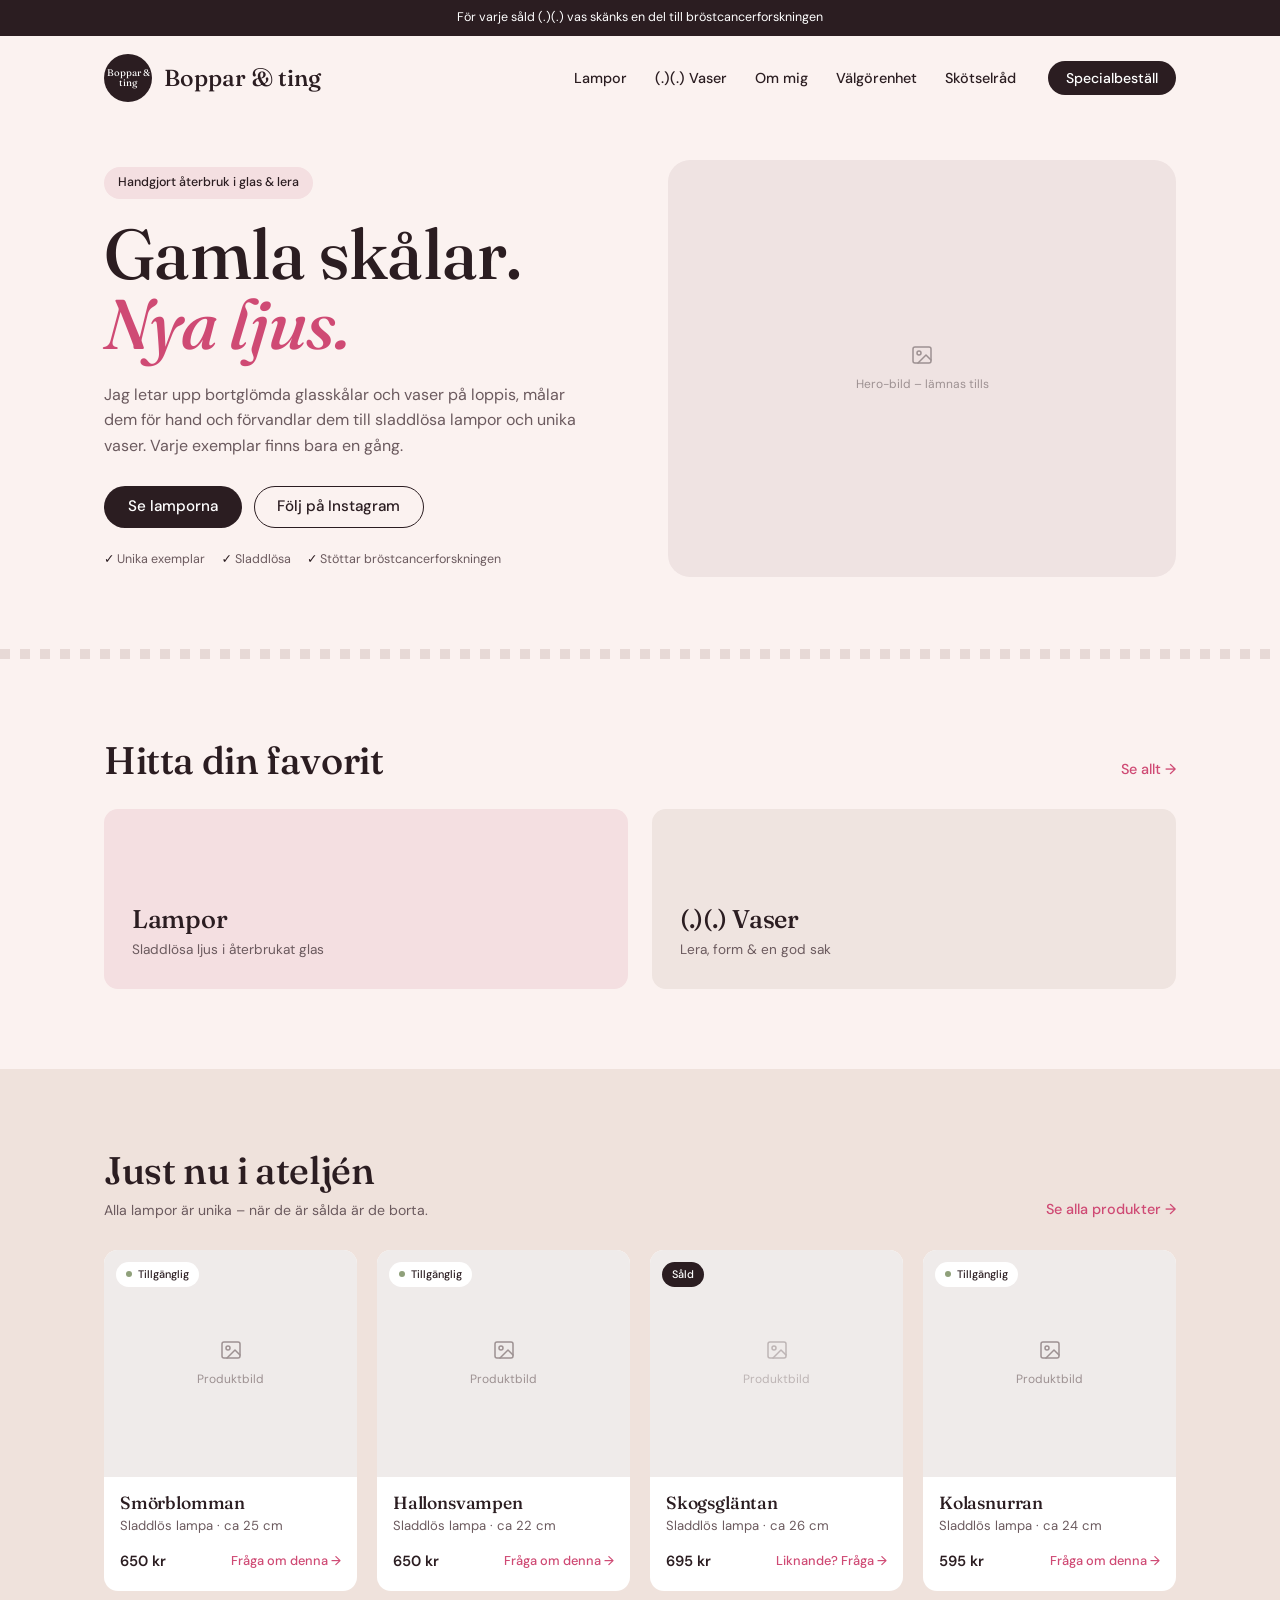
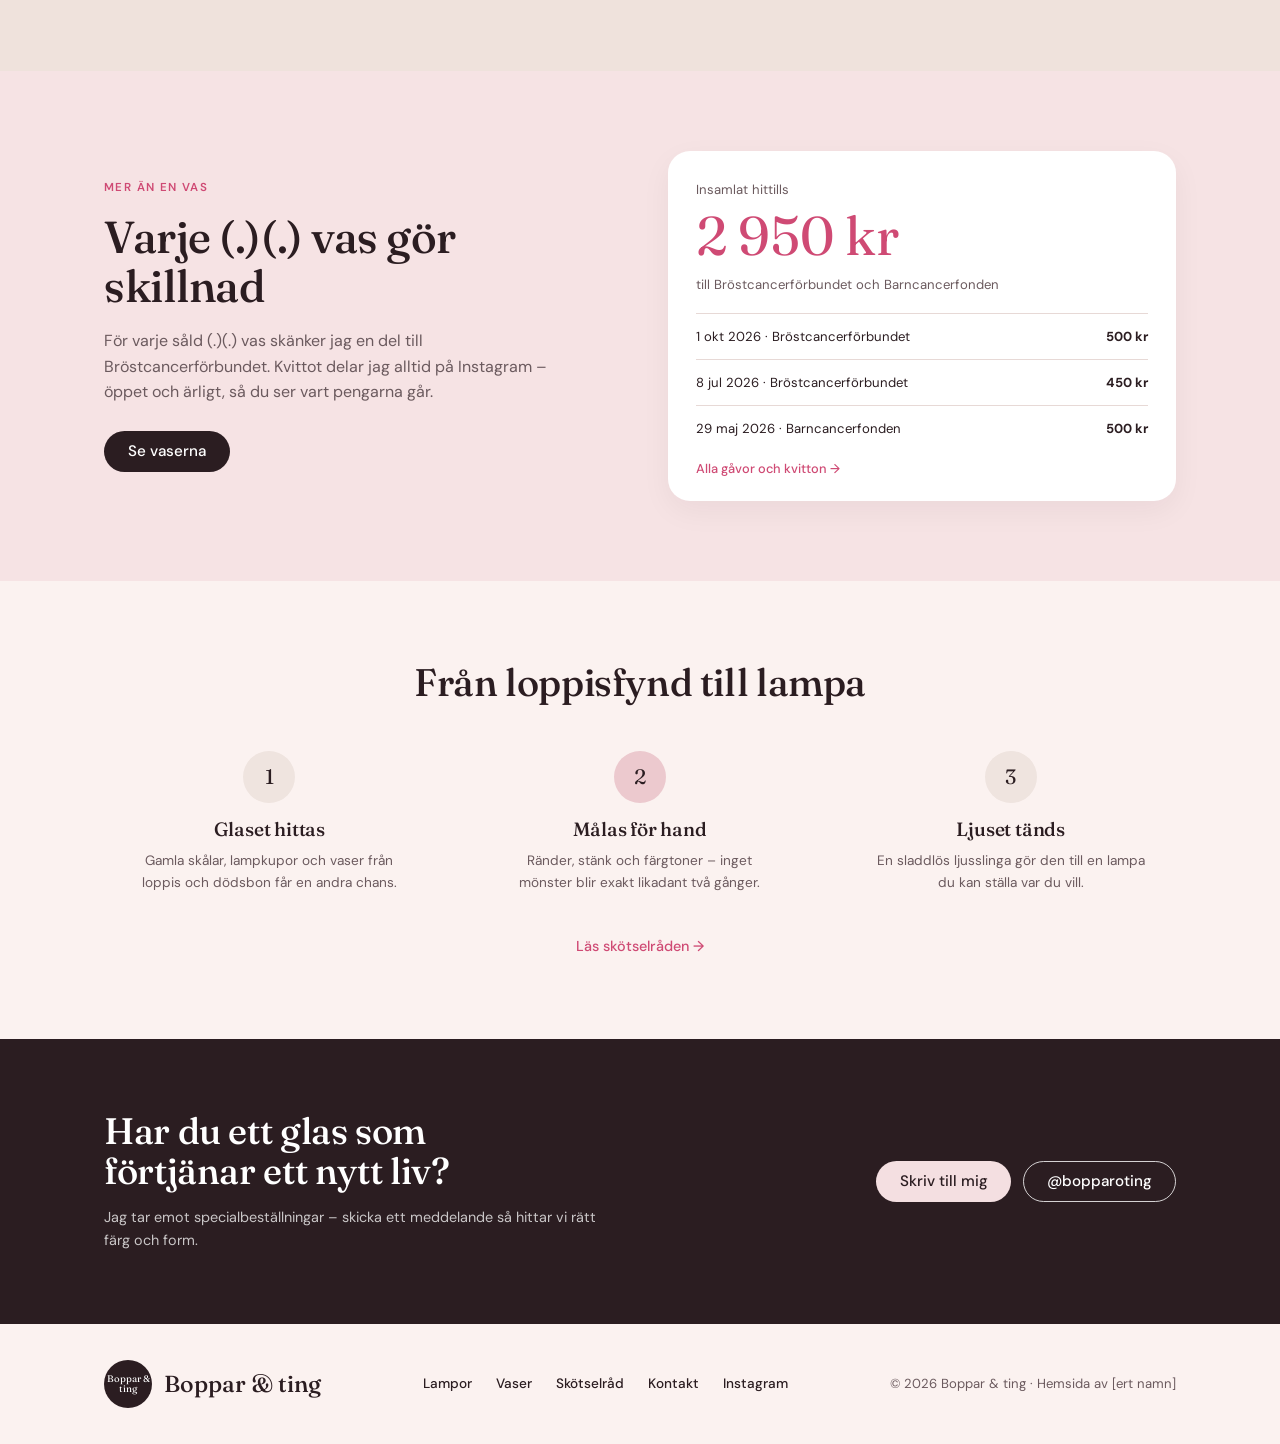
==== index.html @ 3d75c513 "Första versionen av hemsidan" ====
<!DOCTYPE html>
<html lang="sv">
<head>
  <meta charset="UTF-8" />
  <meta name="viewport" content="width=device-width, initial-scale=1" />
  <title>Boppar &amp; ting – Handgjort återbruk i glas &amp; lera</title>
  <meta name="description" content="Sladdlösa lampor och unika vaser av återbrukade glasskålar från loppis. För varje såld (.)(.) vas skänks en del till Bröstcancerförbundet." />
  <link rel="preconnect" href="https://fonts.googleapis.com" />
  <link rel="preconnect" href="https://fonts.gstatic.com" crossorigin />
  <link href="https://fonts.googleapis.com/css2?family=DM+Sans:opsz,wght@9..40,400;9..40,500;9..40,600&family=Fraunces:ital,opsz,wght@0,9..144,400;0,9..144,500;1,9..144,400;1,9..144,500&display=swap" rel="stylesheet" />
  <link rel="stylesheet" href="styles.css" />
</head>
<body>

  <!-- Topbanner -->
  <div class="topbar">
    För varje såld (.)(.) vas skänks en del till bröstcancerforskningen
  </div>

  <!-- Header -->
  <header class="site-header">
    <div class="container header-inner">
      <a href="#top" class="brand" aria-label="Boppar &amp; ting – till startsidan">
        <span class="brand-mark" aria-hidden="true">Boppar &amp;<br />ting</span>
        <span class="brand-name">Boppar &amp; ting</span>
      </a>

      <button class="nav-toggle" aria-expanded="false" aria-controls="main-nav" aria-label="Öppna meny">
        <span></span><span></span><span></span>
      </button>

      <nav id="main-nav" class="main-nav" aria-label="Huvudmeny">
        <ul>
          <li><a href="lampor.html">Lampor</a></li>
          <li><a href="vaser.html">(.)(.) Vaser</a></li>
          <li><a href="om-mig.html">Om mig</a></li>
          <li><a href="valgorenhet.html">Välgörenhet</a></li>
          <li><a href="skotselrad.html">Skötselråd</a></li>
        </ul>
        <a href="specialbestallning.html" class="btn btn-dark btn-sm">Specialbeställ</a>
      </nav>
    </div>
  </header>

  <main id="top">

    <!-- Hero -->
    <section class="hero">
      <div class="container hero-inner">
        <div class="hero-text">
          <span class="tag">Handgjort återbruk i glas &amp; lera</span>
          <h1 class="hero-title">
            Gamla skålar.<br />
            <em>Nya ljus.</em>
          </h1>
          <p class="lead">
            Jag letar upp bortglömda glasskålar och vaser på loppis, målar dem för hand
            och förvandlar dem till sladdlösa lampor och unika vaser. Varje exemplar finns
            bara en gång.
          </p>
          <div class="btn-row">
            <a href="lampor.html" class="btn btn-dark">Se lamporna</a>
            <a href="https://www.instagram.com/bopparoting" class="btn btn-outline" target="_blank" rel="noopener">Följ på Instagram</a>
          </div>
          <ul class="checks">
            <li>Unika exemplar</li>
            <li>Sladdlösa</li>
            <li>Stöttar bröstcancerforskningen</li>
          </ul>
        </div>

        <div class="hero-media placeholder">
          <!-- Byt till: <img src="img/hero.jpg" alt="..." /> -->
          <svg class="ph-icon" viewBox="0 0 24 24" aria-hidden="true"><rect x="3" y="4" width="18" height="16" rx="2"/><circle cx="9" cy="10" r="2"/><path d="m21 17-5-5-8 8"/></svg>
          <span>Hero-bild – lämnas tills</span>
        </div>
      </div>
    </section>

    <div class="divider" aria-hidden="true"></div>

    <!-- Kategorier -->
    <section class="section categories">
      <div class="container">
        <div class="section-head">
          <h2>Hitta din favorit</h2>
          <a href="produkter.html" class="link-arrow">Se allt</a>
        </div>
        <div class="category-grid">
          <a href="lampor.html" class="category-card category-card--pink">
            <h3>Lampor</h3>
            <p>Sladdlösa ljus i återbrukat glas</p>
          </a>
          <a href="vaser.html" class="category-card category-card--sand">
            <h3>(.)(.) Vaser</h3>
            <p>Lera, form &amp; en god sak</p>
          </a>
        </div>
      </div>
    </section>

    <!-- Produkter -->
    <section class="section section--sand" id="produkter">
      <div class="container">
        <div class="section-head">
          <div>
            <h2>Just nu i ateljén</h2>
            <p class="muted">Alla lampor är unika – när de är sålda är de borta.</p>
          </div>
          <a href="produkter.html" class="link-arrow">Se alla produkter</a>
        </div>

        <div class="product-grid">
          <article class="product">
            <div class="product-media placeholder">
              <span class="badge"><i class="dot"></i>Tillgänglig</span>
              <svg class="ph-icon" viewBox="0 0 24 24" aria-hidden="true"><rect x="3" y="4" width="18" height="16" rx="2"/><circle cx="9" cy="10" r="2"/><path d="m21 17-5-5-8 8"/></svg>
              <span>Produktbild</span>
            </div>
            <div class="product-body">
              <h3><a class="card-link" href="produkt.html?id=smorblomman">Smörblomman</a></h3>
              <p class="muted small">Sladdlös lampa · ca 25 cm</p>
              <div class="product-foot">
                <span class="price">650 kr</span>
                <a class="link-arrow small" href="produkt.html?id=smorblomman">Fråga om denna</a>
              </div>
            </div>
          </article>

          <article class="product">
            <div class="product-media placeholder">
              <span class="badge"><i class="dot"></i>Tillgänglig</span>
              <svg class="ph-icon" viewBox="0 0 24 24" aria-hidden="true"><rect x="3" y="4" width="18" height="16" rx="2"/><circle cx="9" cy="10" r="2"/><path d="m21 17-5-5-8 8"/></svg>
              <span>Produktbild</span>
            </div>
            <div class="product-body">
              <h3><a class="card-link" href="produkt.html?id=hallonsvampen">Hallonsvampen</a></h3>
              <p class="muted small">Sladdlös lampa · ca 22 cm</p>
              <div class="product-foot">
                <span class="price">650 kr</span>
                <a class="link-arrow small" href="produkt.html?id=hallonsvampen">Fråga om denna</a>
              </div>
            </div>
          </article>

          <article class="product is-sold">
            <div class="product-media placeholder">
              <span class="badge badge--sold">Såld</span>
              <svg class="ph-icon" viewBox="0 0 24 24" aria-hidden="true"><rect x="3" y="4" width="18" height="16" rx="2"/><circle cx="9" cy="10" r="2"/><path d="m21 17-5-5-8 8"/></svg>
              <span>Produktbild</span>
            </div>
            <div class="product-body">
              <h3><a class="card-link" href="produkt.html?id=skogsglantan">Skogsgläntan</a></h3>
              <p class="muted small">Sladdlös lampa · ca 26 cm</p>
              <div class="product-foot">
                <span class="price">695 kr</span>
                <a class="link-arrow small" href="specialbestallning.html">Liknande? Fråga</a>
              </div>
            </div>
          </article>

          <article class="product">
            <div class="product-media placeholder">
              <span class="badge"><i class="dot"></i>Tillgänglig</span>
              <svg class="ph-icon" viewBox="0 0 24 24" aria-hidden="true"><rect x="3" y="4" width="18" height="16" rx="2"/><circle cx="9" cy="10" r="2"/><path d="m21 17-5-5-8 8"/></svg>
              <span>Produktbild</span>
            </div>
            <div class="product-body">
              <h3><a class="card-link" href="produkt.html?id=kolasnurran">Kolasnurran</a></h3>
              <p class="muted small">Sladdlös lampa · ca 24 cm</p>
              <div class="product-foot">
                <span class="price">595 kr</span>
                <a class="link-arrow small" href="produkt.html?id=kolasnurran">Fråga om denna</a>
              </div>
            </div>
          </article>
        </div>
      </div>
    </section>

    <!-- Välgörenhet -->
    <section class="section section--pink">
      <div class="container charity">
        <div class="charity-text">
          <span class="eyebrow">Mer än en vas</span>
          <h2 class="h2-lg">Varje (.)(.) vas gör skillnad</h2>
          <p>
            För varje såld (.)(.) vas skänker jag en del till Bröstcancerförbundet.
            Kvittot delar jag alltid på Instagram – öppet och ärligt, så du ser vart
            pengarna går.
          </p>
          <a href="vaser.html" class="btn btn-dark">Se vaserna</a>
        </div>

        <div class="donation-card">
          <p class="small muted">Insamlat hittills</p>
          <p class="donation-total" data-donation-total>12 450 kr</p>
          <p class="small muted">till Bröstcancerförbundet och Barncancerfonden</p>
          <ul class="donation-list" data-donation-latest="3"></ul>
          <a href="valgorenhet.html" class="link-arrow small" style="display:inline-block;margin-top:8px">Alla gåvor och kvitton</a>
        </div>
      </div>
    </section>

    <!-- Process -->
    <section class="section process">
      <div class="container">
        <h2 class="center">Från loppisfynd till lampa</h2>
        <ol class="steps">
          <li class="step">
            <span class="step-num">1</span>
            <h3>Glaset hittas</h3>
            <p>Gamla skålar, lampkupor och vaser från loppis och dödsbon får en andra chans.</p>
          </li>
          <li class="step">
            <span class="step-num step-num--pink">2</span>
            <h3>Målas för hand</h3>
            <p>Ränder, stänk och färgtoner – inget mönster blir exakt likadant två gånger.</p>
          </li>
          <li class="step">
            <span class="step-num">3</span>
            <h3>Ljuset tänds</h3>
            <p>En sladdlös ljusslinga gör den till en lampa du kan ställa var du vill.</p>
          </li>
        </ol>
        <p class="center"><a href="skotselrad.html" class="link-arrow">Läs skötselråden</a></p>
      </div>
    </section>

    <!-- CTA -->
    <section class="cta" id="kontakt">
      <div class="container cta-inner">
        <div>
          <h2>Har du ett glas som förtjänar ett nytt liv?</h2>
          <p>Jag tar emot specialbeställningar – skicka ett meddelande så hittar vi rätt färg och form.</p>
        </div>
        <div class="btn-row">
          <a href="specialbestallning.html" class="btn btn-light">Skriv till mig</a>
          <a href="https://www.instagram.com/bopparoting" class="btn btn-outline-light" target="_blank" rel="noopener">@bopparoting</a>
        </div>
      </div>
    </section>
  </main>

  <!-- Footer -->
  <footer class="site-footer">
    <div class="container footer-inner">
      <a href="#top" class="brand">
        <span class="brand-mark" aria-hidden="true">Boppar &amp;<br />ting</span>
        <span class="brand-name">Boppar &amp; ting</span>
      </a>
      <nav aria-label="Sidfot">
        <ul class="footer-links">
          <li><a href="lampor.html">Lampor</a></li>
          <li><a href="vaser.html">Vaser</a></li>
          <li><a href="skotselrad.html">Skötselråd</a></li>
          <li><a href="#kontakt">Kontakt</a></li>
          <li><a href="https://www.instagram.com/bopparoting" target="_blank" rel="noopener">Instagram</a></li>
        </ul>
      </nav>
      <p class="small muted">© <span id="year">2026</span> Boppar &amp; ting · Hemsida av [ert namn]</p>
    </div>
  </footer>

  <script src="config.js"></script>
  <script src="donations.js"></script>
  <script src="main.js"></script>
</body>
</html>
---- styles.css ----
/* ==========================================================
   Boppar & ting – styles
   ========================================================== */

:root {
  --bg: #fbf2f0;
  --ink: #2b1d21;
  --ink-soft: #6b5a5e;
  --pink: #cf4a74;
  --pink-card: #f4dfe1;
  --pink-section: #f6e3e4;
  --sand: #efe2dc;
  --sand-card: #efe4e0;
  --step: #efe4df;
  --step-pink: #ecc9ce;
  --white: #ffffff;
  --placeholder: #efebea;
  --line: #e7d9d6;

  --serif: "Fraunces", Georgia, "Times New Roman", serif;
  --sans: "DM Sans", system-ui, -apple-system, "Segoe UI", sans-serif;

  --radius-lg: 22px;
  --radius: 14px;
  --container: 1120px;
}

*,
*::before,
*::after { box-sizing: border-box; }

html { scroll-behavior: smooth; }

body {
  margin: 0;
  background: var(--bg);
  color: var(--ink);
  font-family: var(--sans);
  font-size: 16px;
  line-height: 1.6;
  -webkit-font-smoothing: antialiased;
}

img { max-width: 100%; display: block; }
a { color: inherit; }

h1, h2, h3 {
  font-family: var(--serif);
  font-weight: 500;
  line-height: 1.1;
  margin: 0;
  letter-spacing: -0.01em;
}
h2 { font-size: clamp(1.8rem, 3vw, 2.4rem); }
h3 { font-size: 1.25rem; }
p { margin: 0; }

.container {
  width: 100%;
  max-width: var(--container);
  margin: 0 auto;
  padding: 0 24px;
}

.muted { color: var(--ink-soft); }
.small { font-size: 0.82rem; }
.center { text-align: center; }

/* ---------- Buttons ---------- */
.btn {
  display: inline-flex;
  align-items: center;
  justify-content: center;
  gap: 0.4em;
  padding: 0.8em 1.5em;
  border-radius: 999px;
  border: 1.5px solid transparent;
  font: 500 0.95rem/1 var(--sans);
  text-decoration: none;
  cursor: pointer;
  transition: transform .15s ease, background-color .15s ease, color .15s ease, border-color .15s ease;
}
.btn:hover { transform: translateY(-1px); }
.btn-sm { padding: 0.65em 1.2em; font-size: 0.88rem; }

.btn-dark { background: var(--ink); color: var(--white); }
.btn-dark:hover { background: #45313a; }

.btn-outline { border-color: var(--ink); color: var(--ink); background: transparent; }
.btn-outline:hover { background: var(--ink); color: var(--white); }

.btn-light { background: var(--pink-card); color: var(--ink); }
.btn-light:hover { background: var(--white); }

.btn-outline-light { border-color: rgba(255,255,255,.8); color: var(--white); }
.btn-outline-light:hover { background: var(--white); color: var(--ink); }

.btn-row { display: flex; flex-wrap: wrap; gap: 12px; }

.link-arrow {
  color: var(--pink);
  font-weight: 500;
  font-size: 0.9rem;
  text-decoration: none;
  white-space: nowrap;
}
.link-arrow::after { content: " →"; transition: margin .15s ease; }
.link-arrow:hover::after { margin-left: 4px; }
.link-arrow.small { font-size: 0.8rem; }

/* ---------- Topbar ---------- */
.topbar {
  background: var(--ink);
  color: var(--white);
  text-align: center;
  font-size: 0.78rem;
  padding: 8px 16px;
}

/* ---------- Header ---------- */
.site-header {
  position: sticky;
  top: 0;
  z-index: 50;
  background: color-mix(in srgb, var(--bg) 92%, transparent);
  backdrop-filter: blur(8px);
}
.header-inner {
  display: flex;
  align-items: center;
  justify-content: space-between;
  height: 84px;
}

.brand {
  display: inline-flex;
  align-items: center;
  gap: 12px;
  text-decoration: none;
}
.brand-mark {
  width: 48px;
  height: 48px;
  border-radius: 50%;
  background: var(--ink);
  color: var(--white);
  display: grid;
  place-items: center;
  text-align: center;
  font-family: var(--serif);
  font-size: 0.6rem;
  line-height: 1.05;
}
.brand-name {
  font-family: var(--serif);
  font-size: 1.45rem;
  font-weight: 500;
}

.main-nav { display: flex; align-items: center; gap: 32px; }
.main-nav ul {
  list-style: none;
  display: flex;
  gap: 28px;
  margin: 0;
  padding: 0;
}
.main-nav ul a {
  text-decoration: none;
  font-size: 0.9rem;
  font-weight: 500;
  position: relative;
}
.main-nav ul a::after {
  content: "";
  position: absolute;
  left: 0; right: 0; bottom: -4px;
  height: 1.5px;
  background: var(--pink);
  transform: scaleX(0);
  transition: transform .2s ease;
}
.main-nav ul a:hover::after { transform: scaleX(1); }

.nav-toggle {
  display: none;
  background: none;
  border: 0;
  width: 44px; height: 44px;
  padding: 10px;
  cursor: pointer;
}
.nav-toggle span {
  display: block;
  height: 2px;
  background: var(--ink);
  margin: 5px 0;
  transition: transform .2s ease, opacity .2s ease;
}
.nav-toggle[aria-expanded="true"] span:nth-child(1) { transform: translateY(7px) rotate(45deg); }
.nav-toggle[aria-expanded="true"] span:nth-child(2) { opacity: 0; }
.nav-toggle[aria-expanded="true"] span:nth-child(3) { transform: translateY(-7px) rotate(-45deg); }

/* ---------- Hero ---------- */
.hero { padding: 40px 0 72px; }
.hero-inner {
  display: grid;
  grid-template-columns: 1fr 1fr;
  gap: 56px;
  align-items: center;
}
.tag {
  display: inline-block;
  background: var(--pink-card);
  font-size: 0.78rem;
  font-weight: 500;
  padding: 6px 14px;
  border-radius: 999px;
  margin-bottom: 20px;
}
.hero-title {
  font-size: clamp(2.8rem, 6vw, 4.4rem);
  line-height: 1;
  margin-bottom: 22px;
}
.hero-title em { color: var(--pink); font-style: italic; }
.lead { color: var(--ink-soft); max-width: 44ch; margin-bottom: 28px; }

.checks {
  list-style: none;
  padding: 0;
  margin: 22px 0 0;
  display: flex;
  flex-wrap: wrap;
  gap: 6px 16px;
  font-size: 0.78rem;
  color: var(--ink-soft);
}
.checks li::before { content: "✓ "; color: var(--ink); }

/* ---------- Placeholders ---------- */
.placeholder {
  background: var(--placeholder);
  color: #9d9192;
  display: flex;
  flex-direction: column;
  align-items: center;
  justify-content: center;
  gap: 8px;
  font-size: 0.75rem;
  position: relative;
  overflow: hidden;
}
.placeholder img { position: absolute; inset: 0; width: 100%; height: 100%; object-fit: cover; }
.ph-icon {
  width: 24px; height: 24px;
  fill: none;
  stroke: currentColor;
  stroke-width: 1.5;
  stroke-linecap: round;
  stroke-linejoin: round;
}

.hero-media {
  background: #efe3e2;
  border-radius: var(--radius-lg);
  aspect-ratio: 1 / 0.82;
}

/* ---------- Divider (fyrkantsbård) ---------- */
.divider {
  height: 10px;
  background-image: linear-gradient(90deg, var(--line) 0 10px, transparent 10px 20px);
  background-size: 20px 10px;
  background-repeat: repeat-x;
}

/* ---------- Sections ---------- */
.section { padding: 80px 0; }
.section--sand { background: var(--sand); }
.section--pink { background: var(--pink-section); }

.section-head {
  display: flex;
  justify-content: space-between;
  align-items: flex-end;
  gap: 16px;
  margin-bottom: 28px;
}
.section-head p { margin-top: 8px; font-size: 0.88rem; }

/* ---------- Categories ---------- */
.category-grid {
  display: grid;
  grid-template-columns: 1fr 1fr;
  gap: 24px;
}
.category-card {
  min-height: 180px;
  border-radius: var(--radius);
  padding: 28px;
  display: flex;
  flex-direction: column;
  justify-content: flex-end;
  text-decoration: none;
  transition: transform .2s ease, box-shadow .2s ease;
}
.category-card:hover { transform: translateY(-3px); box-shadow: 0 12px 28px rgba(43,29,33,.08); }
.category-card h3 { font-size: 1.6rem; margin-bottom: 6px; }
.category-card p { font-size: 0.85rem; color: var(--ink-soft); }
.category-card--pink { background: var(--pink-card); }
.category-card--sand { background: var(--sand-card); }

/* ---------- Products ---------- */
.product-grid {
  display: grid;
  grid-template-columns: repeat(4, 1fr);
  gap: 20px;
}
.product {
  background: var(--white);
  border-radius: var(--radius);
  overflow: hidden;
  display: flex;
  flex-direction: column;
  transition: transform .2s ease, box-shadow .2s ease;
}
.product:hover { transform: translateY(-3px); box-shadow: 0 12px 28px rgba(43,29,33,.08); }
/* Hela kortet klickbart: titellänken sträcks ut över kortet */
.product { position: relative; }
.product:has(.card-link) { cursor: pointer; }
.card-link { color: inherit; text-decoration: none; }
.card-link::after { content: ""; position: absolute; inset: 0; z-index: 1; }
.card-link:focus-visible { outline: none; }
.product:has(.card-link:focus-visible) { outline: 2px solid currentColor; outline-offset: 3px; }
.product .product-foot a { position: relative; z-index: 2; }
.product-media { aspect-ratio: 1 / 0.9; }
.product.is-sold .product-media > :not(.badge) { opacity: .6; }

.badge {
  position: absolute;
  top: 12px; left: 12px;
  background: var(--white);
  color: var(--ink);
  font-size: 0.68rem;
  font-weight: 500;
  padding: 4px 10px;
  border-radius: 999px;
  display: inline-flex;
  align-items: center;
  gap: 6px;
}
.badge .dot {
  width: 6px; height: 6px;
  border-radius: 50%;
  background: #8fa07a;
}
.badge--sold { background: var(--ink); color: var(--white); }

.product-body { padding: 16px 16px 18px; display: flex; flex-direction: column; flex: 1; }
.product-body h3 { font-size: 1.1rem; margin-bottom: 2px; }
.product-foot {
  margin-top: auto;
  padding-top: 14px;
  display: flex;
  justify-content: space-between;
  align-items: center;
  gap: 8px;
}
.price { font-weight: 600; font-size: 0.92rem; }

/* ---------- Charity ---------- */
.charity {
  display: grid;
  grid-template-columns: 1fr 1fr;
  gap: 56px;
  align-items: center;
}
.eyebrow {
  display: block;
  color: var(--pink);
  font-size: 0.72rem;
  font-weight: 600;
  letter-spacing: 0.12em;
  text-transform: uppercase;
  margin-bottom: 14px;
}
.h2-lg { font-size: clamp(2rem, 3.6vw, 2.8rem); margin-bottom: 18px; }
.charity-text p { color: var(--ink-soft); max-width: 42ch; margin-bottom: 26px; }

.donation-card {
  background: var(--white);
  border-radius: var(--radius-lg);
  padding: 28px 28px 20px;
  box-shadow: 0 10px 30px rgba(43,29,33,.05);
}
.donation-total {
  font-family: var(--serif);
  color: var(--pink);
  font-size: clamp(2.6rem, 5vw, 3.4rem);
  line-height: 1.1;
  margin: 6px 0 8px;
}
.donation-list {
  list-style: none;
  padding: 0;
  margin: 18px 0 0;
  border-top: 1px solid var(--line);
}
.donation-list li {
  display: flex;
  justify-content: space-between;
  gap: 12px;
  padding: 12px 0;
  font-size: 0.82rem;
  border-bottom: 1px solid var(--line);
}
.donation-list li:last-child { border-bottom: 0; }

/* ---------- Process ---------- */
.process h2 { margin-bottom: 48px; }
.steps {
  list-style: none;
  padding: 0;
  margin: 0 0 40px;
  display: grid;
  grid-template-columns: repeat(3, 1fr);
  gap: 40px;
  text-align: center;
}
.step-num {
  width: 52px; height: 52px;
  border-radius: 50%;
  background: var(--step);
  display: inline-grid;
  place-items: center;
  font-family: var(--serif);
  font-size: 1.3rem;
  margin-bottom: 16px;
}
.step-num--pink { background: var(--step-pink); }
.step h3 { font-size: 1.2rem; margin-bottom: 10px; }
.step p { color: var(--ink-soft); font-size: 0.85rem; max-width: 30ch; margin: 0 auto; }

/* ---------- CTA ---------- */
.cta { background: var(--ink); color: var(--white); padding: 72px 0; }
.cta-inner {
  display: flex;
  justify-content: space-between;
  align-items: center;
  gap: 40px;
}
.cta h2 { font-size: clamp(1.8rem, 3vw, 2.3rem); max-width: 16ch; margin-bottom: 14px; }
.cta p { color: rgba(255,255,255,.75); max-width: 50ch; font-size: 0.9rem; }

/* ---------- Footer ---------- */
.site-footer { padding: 36px 0; }
.footer-inner {
  display: flex;
  justify-content: space-between;
  align-items: center;
  gap: 24px;
  flex-wrap: wrap;
}
.footer-links {
  list-style: none;
  display: flex;
  flex-wrap: wrap;
  gap: 24px;
  margin: 0;
  padding: 0;
  font-size: 0.85rem;
  font-weight: 500;
}
.footer-links a { text-decoration: none; }
.footer-links a:hover { color: var(--pink); }

/* ---------- Focus ---------- */
:focus-visible { outline: 2px solid var(--pink); outline-offset: 3px; border-radius: 4px; }

/* ==========================================================
   Responsive
   ========================================================== */
@media (max-width: 1000px) {
  .product-grid { grid-template-columns: repeat(2, 1fr); }
}

@media (max-width: 880px) {
  .nav-toggle { display: block; }
  .main-nav {
    position: absolute;
    top: 100%;
    left: 0; right: 0;
    background: var(--bg);
    flex-direction: column;
    align-items: flex-start;
    gap: 20px;
    padding: 8px 24px 28px;
    border-bottom: 1px solid var(--line);
    display: none;
  }
  .main-nav.is-open { display: flex; }
  .main-nav ul { flex-direction: column; gap: 16px; }
  .main-nav ul a { font-size: 1.05rem; }

  .hero-inner,
  .charity { grid-template-columns: 1fr; gap: 40px; }
  .hero { padding-top: 24px; }

  .cta-inner { flex-direction: column; align-items: flex-start; }
}

@media (max-width: 640px) {
  .section { padding: 60px 0; }
  .header-inner { height: 72px; }
  .brand-name { font-size: 1.25rem; }
  .category-grid { grid-template-columns: 1fr; }
  .category-card { min-height: 140px; }
  .steps { grid-template-columns: 1fr; gap: 32px; }
  .section-head { flex-direction: column; align-items: flex-start; }
  .footer-inner { flex-direction: column; align-items: flex-start; }
}

@media (max-width: 460px) {
  .product-grid { grid-template-columns: 1fr; }
}

@media (prefers-reduced-motion: reduce) {
  * { transition: none !important; scroll-behavior: auto !important; }
}

/* ==========================================================
   Undersidor – Lampor, Vaser, Alla produkter
   ========================================================== */

/* Aktiv menylänk */
.main-nav ul a.is-active { color: var(--pink); }
.main-nav ul a.is-active::after { transform: scaleX(1); }

.btn-pink { background: var(--pink); color: var(--white); }
.btn-pink:hover { background: #b83c63; }

.page-head { padding: 24px 0 8px; }
.breadcrumb {
  font-size: 0.78rem;
  color: var(--ink-soft);
  margin-bottom: 20px;
}
.breadcrumb a { text-decoration: none; }
.breadcrumb a:hover { color: var(--pink); }
.breadcrumb span { margin: 0 6px; }
.page-title {
  font-size: clamp(2.6rem, 5.5vw, 3.6rem);
  margin-bottom: 14px;
}
.page-head .lead { max-width: 58ch; margin-bottom: 18px; }

.note-pill {
  display: inline-flex;
  align-items: center;
  gap: 8px;
  background: var(--pink-card);
  font-size: 0.8rem;
  padding: 7px 16px;
  border-radius: 999px;
}
.note-pill svg { width: 13px; height: 13px; stroke: var(--pink); fill: none; stroke-width: 2; }

/* Verktygsrad */
.shop { padding: 18px 0 80px; }
.toolbar {
  display: flex;
  justify-content: space-between;
  align-items: center;
  gap: 16px;
  flex-wrap: wrap;
  margin: 16px 0 24px;
}
.toolbar-left, .toolbar-right { display: flex; align-items: center; gap: 10px; flex-wrap: wrap; }
.chips { display: flex; gap: 8px; flex-wrap: wrap; }
.toolbar-sep { width: 1px; height: 22px; background: var(--line); margin: 0 6px; }

.chip,
.chip-toggle {
  font: 500 0.8rem/1 var(--sans);
  padding: 8px 14px;
  border-radius: 999px;
  border: 1px solid var(--line);
  background: var(--white);
  color: var(--ink);
  cursor: pointer;
  transition: background-color .15s ease, color .15s ease, border-color .15s ease;
}
.chip:hover, .chip-toggle:hover { border-color: var(--ink); }
.chip.is-active,
.chip-toggle.is-active { background: var(--ink); color: var(--white); border-color: var(--ink); }
.chip-toggle { display: inline-flex; align-items: center; }
.chip-toggle input { position: absolute; opacity: 0; pointer-events: none; }
.chip-toggle:has(input:focus-visible) { outline: 2px solid var(--pink); outline-offset: 2px; }

/* Switch */
.switch {
  display: inline-flex;
  align-items: center;
  gap: 10px;
  font-size: 0.82rem;
  cursor: pointer;
  user-select: none;
}
.switch input { position: absolute; opacity: 0; pointer-events: none; }
.switch-track {
  width: 36px; height: 20px;
  border-radius: 999px;
  background: #d8cbc8;
  position: relative;
  transition: background-color .2s ease;
}
.switch-track::after {
  content: "";
  position: absolute;
  top: 3px; left: 3px;
  width: 14px; height: 14px;
  border-radius: 50%;
  background: var(--white);
  transition: transform .2s ease;
}
.switch input:checked + .switch-track { background: var(--pink); }
.switch input:checked + .switch-track::after { transform: translateX(16px); }
.switch input:focus-visible + .switch-track { outline: 2px solid var(--pink); outline-offset: 2px; }

/* Sortering */
.select {
  position: relative;
  display: inline-flex;
}
.select select {
  appearance: none;
  font: 500 0.8rem/1 var(--sans);
  color: var(--ink);
  background: var(--white);
  border: 1px solid var(--line);
  border-radius: 999px;
  padding: 9px 32px 9px 14px;
  cursor: pointer;
}
.select::after {
  content: "▾";
  position: absolute;
  right: 13px; top: 50%;
  transform: translateY(-50%);
  font-size: 0.7rem;
  pointer-events: none;
}

.shop .product-media { aspect-ratio: 1 / 1.02; }
.empty { grid-column: 1 / -1; padding: 40px 0; text-align: center; }

.load-more {
  display: flex;
  flex-direction: column;
  align-items: center;
  gap: 12px;
  margin-top: 32px;
}
.load-more .btn { padding: 0.7em 1.4em; font-size: 0.85rem; }

/* CTA-band */
.cta-band { padding: 64px 0; }
.cta-band--pink { background: var(--pink-section); }
.cta-band--dark { background: var(--ink); color: var(--white); }
.cta-band.cta-band--dark p { color: rgba(255,255,255,.75); }
.cta-band-inner {
  display: flex;
  justify-content: space-between;
  align-items: center;
  gap: 32px;
}
.cta-band h2 { font-size: clamp(1.7rem, 3vw, 2.2rem); margin-bottom: 10px; }
.cta-band p { color: var(--ink-soft); max-width: 52ch; font-size: 0.9rem; }

/* Enkel sidfot */
.site-footer--simple { border-top: 1px solid var(--line); }
.wordmark {
  font-family: var(--serif);
  font-size: 1.3rem;
  font-weight: 500;
  text-decoration: none;
}

@media (max-width: 880px) {
  .main-nav ul a.is-active::after { transform: scaleX(0); }
}
@media (max-width: 640px) {
  .toolbar { flex-direction: column; align-items: flex-start; }
  .cta-band-inner { flex-direction: column; align-items: flex-start; }
  .toolbar-sep { display: none; }
}
@media (max-width: 460px) {
  /* två kolumner på mobil i butiksvyerna */
  .shop .product-grid { grid-template-columns: 1fr 1fr; gap: 12px; }
  .shop .product-body { padding: 12px; }
  .shop .product-body h3 { font-size: 1rem; }
  .shop .product-foot { flex-direction: column; align-items: flex-start; gap: 4px; }
}

.sr-only {
  position: absolute; width: 1px; height: 1px; padding: 0; margin: -1px;
  overflow: hidden; clip: rect(0 0 0 0); white-space: nowrap; border: 0;
}

[hidden] { display: none !important; }

/* ==========================================================
   Om mig, Välgörenhet, Skötselråd
   ========================================================== */

.todo { color: var(--pink); }

.icon-circle {
  width: 40px; height: 40px;
  border-radius: 50%;
  background: var(--pink-card);
  display: grid;
  place-items: center;
  margin-bottom: 16px;
}
.icon-circle svg {
  width: 18px; height: 18px;
  fill: none;
  stroke: var(--ink);
  stroke-width: 1.6;
  stroke-linecap: round;
  stroke-linejoin: round;
}

.card {
  background: var(--white);
  border-radius: var(--radius);
  padding: 26px 24px;
}
.card h3 { font-size: 1.15rem; margin-bottom: 8px; }
.card p { font-size: 0.85rem; color: var(--ink-soft); }

.card-grid {
  display: grid;
  grid-template-columns: repeat(3, 1fr);
  gap: 20px;
}
.section h2.section-title { margin-bottom: 32px; }

/* ---------- Om mig ---------- */
.about-hero { padding: 32px 0 80px; }
.about-hero .hero-inner { align-items: center; }
.about-hero .lead { margin-bottom: 14px; }
.about-media {
  border-radius: var(--radius-lg);
  aspect-ratio: 1 / 1.08;
  background: #efe3e2;
  overflow: visible;
}
.lamp-illo {
  position: absolute;
  left: 4%;
  bottom: 6%;
  width: 70px;
}

.split {
  display: grid;
  grid-template-columns: 1fr 1.15fr;
  gap: 64px;
  align-items: center;
}
.circle-media {
  aspect-ratio: 1;
  border-radius: 50%;
  background: #eadad7;
}
.split .tag { margin-bottom: 14px; }
.split p { color: var(--ink-soft); max-width: 48ch; margin: 16px 0 26px; font-size: 0.92rem; }

.insta-grid {
  display: grid;
  grid-template-columns: repeat(5, 1fr);
  gap: 16px;
}
.insta-grid a {
  aspect-ratio: 1;
  border-radius: 12px;
  background: #e6d5d1;
  text-decoration: none;
  transition: transform .2s ease;
}
.insta-grid a:hover { transform: translateY(-3px); }

/* ---------- Välgörenhet ---------- */
.page-hero { padding: 48px 0 72px; }
.page-hero--pink { background: var(--pink-section); }
.page-hero .tag { background: var(--white); }
.page-hero .lead { margin-bottom: 26px; }
.donation-card .donation-note { margin-top: 14px; font-size: 0.78rem; color: var(--ink-soft); }

.card-grid--center .card { text-align: center; }
.card-grid--center .icon-circle { margin-left: auto; margin-right: auto; }

.donations {
  display: grid;
  grid-template-columns: 1fr 1.6fr;
  gap: 56px;
  align-items: start;
}
.donations p { color: var(--ink-soft); font-size: 0.88rem; margin-top: 14px; max-width: 34ch; }
.donation-table {
  background: var(--white);
  border-radius: var(--radius);
  padding: 6px 22px;
}
.donation-row {
  display: grid;
  grid-template-columns: 110px 1fr auto auto;
  gap: 20px;
  align-items: center;
  padding: 14px 0;
  border-bottom: 1px solid var(--line);
  text-decoration: none;
  font-size: 0.85rem;
}
.donation-row:last-child { border-bottom: 0; }
.donation-row:hover .donation-org { color: var(--pink); }
.donation-date { color: var(--ink-soft); font-size: 0.8rem; }
.donation-org { font-family: var(--serif); font-weight: 500; font-size: 0.98rem; transition: color .15s ease; }
.donation-link { color: var(--pink); font-size: 0.8rem; font-weight: 500; }

.why {
  display: grid;
  grid-template-columns: 1.4fr 1fr;
  gap: 56px;
  align-items: center;
}
.why p { margin: 16px 0 18px; max-width: 54ch; }
.why-media { aspect-ratio: 1.15 / 1; border-radius: var(--radius-lg); background: #ebdedb; }
.link-plain { font-size: 0.85rem; font-weight: 500; text-decoration: none; }
.link-plain:hover { color: var(--pink); }

/* ---------- Skötselråd ---------- */
.care-card ul {
  margin: 14px 0 0;
  padding-left: 18px;
  font-size: 0.85rem;
  display: grid;
  gap: 8px;
}
.care-card li::marker { color: var(--ink); }
.care-card--dark { background: var(--ink); color: var(--white); }
.care-card--dark p { color: rgba(255,255,255,.75); margin-bottom: 22px; }
.care-card--dark h3 { font-size: 1.3rem; }

.faq {
  display: grid;
  grid-template-columns: 1fr 1.5fr;
  gap: 56px;
  align-items: start;
}
.faq-intro p { color: var(--ink-soft); font-size: 0.88rem; margin-top: 14px; max-width: 32ch; }
.faq-list { display: grid; gap: 12px; }
.faq-list details {
  background: var(--white);
  border-radius: 12px;
  padding: 0 22px;
}
.faq-list summary {
  list-style: none;
  cursor: pointer;
  display: flex;
  justify-content: space-between;
  align-items: center;
  gap: 16px;
  padding: 18px 0;
  font-weight: 500;
  font-size: 0.9rem;
}
.faq-list summary::-webkit-details-marker { display: none; }
.faq-list summary::after { content: "+"; font-size: 1.2rem; font-weight: 400; line-height: 1; }
.faq-list details[open] summary::after { content: "–"; }
.faq-list details p { padding: 0 0 18px; font-size: 0.85rem; }

@media (max-width: 880px) {
  .card-grid { grid-template-columns: 1fr 1fr; }
  .split, .donations, .why, .faq { grid-template-columns: 1fr; gap: 36px; }
  .circle-media { max-width: 360px; width: 100%; }
  .insta-grid { grid-template-columns: repeat(3, 1fr); }
}
@media (max-width: 640px) {
  .card-grid { grid-template-columns: 1fr; }
  .insta-grid { grid-template-columns: repeat(2, 1fr); }
  .insta-grid a:nth-child(5) { display: none; }
  .donation-row { grid-template-columns: 1fr auto; gap: 4px 12px; }
  .donation-date { grid-column: 1 / -1; }
  .donation-link { grid-column: 2; grid-row: 3; }
}

/* ==========================================================
   Formulär
   ========================================================== */
.form-card {
  background: var(--white);
  border: 1px solid var(--line);
  border-radius: var(--radius-lg);
  padding: 32px;
  display: grid;
  gap: 22px;
}
.form-card h2 { font-size: 1.6rem; }
.form-card > .muted { margin-top: -14px; }

.field { display: grid; gap: 7px; border: 0; padding: 0; margin: 0; min-width: 0; }
.field > span,
.field legend {
  font-size: 0.78rem;
  font-weight: 600;
  padding: 0;
  margin-bottom: 7px;
}
.field input,
.field textarea {
  width: 100%;
  font: 400 0.9rem/1.4 var(--sans);
  color: var(--ink);
  background: var(--white);
  border: 1px solid var(--line);
  border-radius: 10px;
  padding: 12px 14px;
  transition: border-color .15s ease, box-shadow .15s ease;
}
.field textarea { resize: vertical; min-height: 96px; }
.field input::placeholder, .field textarea::placeholder { color: #b3a6a8; }
.field input:focus, .field textarea:focus {
  outline: none;
  border-color: var(--pink);
  box-shadow: 0 0 0 3px rgba(207,74,116,.15);
}
.was-validated .field :invalid { border-color: #c0392b; }
.was-validated .check input:invalid + span { color: #c0392b; }

.field-row { display: grid; grid-template-columns: 1fr 1fr; gap: 16px; }

/* Val-chips (radio/checkbox) */
.opts { display: flex; flex-wrap: wrap; gap: 8px; }
.opt { position: relative; cursor: pointer; }
.opt input { position: absolute; opacity: 0; pointer-events: none; }
.opt span {
  display: inline-flex;
  align-items: center;
  gap: 8px;
  font: 500 0.82rem/1 var(--sans);
  padding: 10px 16px;
  border-radius: 999px;
  border: 1px solid var(--line);
  background: var(--white);
  transition: background-color .15s ease, color .15s ease, border-color .15s ease;
}
.opt:hover span { border-color: var(--ink); }
.opt input:checked + span { background: var(--ink); color: var(--white); border-color: var(--ink); }
.opt input:focus-visible + span { outline: 2px solid var(--pink); outline-offset: 2px; }
.swatch {
  width: 12px; height: 12px;
  border-radius: 50%;
  box-shadow: inset 0 0 0 1px rgba(0,0,0,.08);
}

/* ---------- Färgverktyg (specialbeställning) ---------- */
.color-studio { gap: 16px; }
.color-studio legend { margin-bottom: 2px; }
.field-hint { margin: -4px 0 0; font-size: 0.8rem; color: var(--ink-soft); }

.palette {
  position: relative;
  display: grid;
  grid-template-columns: repeat(auto-fill, minmax(68px, 1fr));
  gap: 14px 6px;
}
.sw { position: relative; display: grid; justify-items: center; gap: 6px; cursor: pointer; text-align: center; }
.color-studio .sw input { position: absolute; opacity: 0; width: 1px; height: 1px; padding: 0; border: 0; pointer-events: none; }
.sw-dot {
  position: relative;
  width: 40px; height: 40px;
  border-radius: 50%;
  background: var(--c, var(--white));
  box-shadow: inset 0 0 0 1px rgba(43,29,33,.12);
  display: grid; place-items: center;
  transition: transform .15s ease, box-shadow .15s ease;
}
.sw:hover .sw-dot { transform: scale(1.08); }
.sw input:checked + .sw-dot {
  box-shadow: inset 0 0 0 1px rgba(43,29,33,.12), 0 0 0 3px var(--white), 0 0 0 5px var(--ink);
}
.sw input:checked + .sw-dot::after {
  content: "";
  width: 12px; height: 7px;
  border: solid #fff; border-width: 0 0 2.5px 2.5px;
  transform: translateY(-2px) rotate(-45deg);
  filter: drop-shadow(0 0 1.5px rgba(0,0,0,.45));
}
.sw input:focus-visible + .sw-dot { outline: 2px solid var(--pink); outline-offset: 6px; }
.sw-name { font-size: 0.72rem; line-height: 1.2; color: var(--ink-soft); }
.sw input:checked ~ .sw-name { color: var(--ink); font-weight: 600; }

.sw--custom .sw-dot {
  background: conic-gradient(from 0deg, #e48aa3, #e9c45a, #a8d4bf, #5f82b3, #b9a6d6, #e48aa3);
}
.sw--custom input:checked + .sw-dot { background: var(--c); }
.sw--custom svg, .sw--surprise svg { width: 18px; height: 18px; fill: none; stroke: #fff; stroke-width: 2.5; stroke-linecap: round; stroke-linejoin: round; }
.sw--custom input:checked + .sw-dot svg { display: none; }
.sw--surprise .sw-dot { background: var(--pink-card); }
.sw--surprise svg { stroke: var(--pink); stroke-width: 1.8; }
.sw--surprise input:checked + .sw-dot { background: var(--pink); }
.sw--surprise input:checked + .sw-dot svg { display: none; }
.color-studio .sw-picker {
  position: absolute; left: 0; bottom: 0;
  width: 1px; height: 1px; padding: 0; border: 0; opacity: 0; pointer-events: none;
}

.mix {
  background: var(--bg);
  border-radius: var(--radius);
  padding: 16px;
  display: grid;
  gap: 12px;
}
.mix[hidden] { display: none; }
.mix-head { display: flex; justify-content: space-between; align-items: baseline; gap: 12px; }
.mix-title { font-family: var(--serif); font-size: 1.05rem; }
.mix-note { font-size: 0.75rem; color: var(--ink-soft); }
.mix-strip {
  display: flex;
  height: 44px;
  border-radius: 12px;
  overflow: hidden;
  box-shadow: inset 0 0 0 1px rgba(43,29,33,.08);
  transition: filter .25s ease;
}
.mix-strip span { flex: 2 1 0; background: var(--c); transition: flex-grow .3s ease; }
.mix-list { list-style: none; margin: 0; padding: 0; display: grid; gap: 8px; }
.mix-row {
  display: grid;
  grid-template-columns: 22px 1fr auto auto;
  align-items: center;
  gap: 10px;
  background: var(--white);
  border-radius: 10px;
  padding: 8px 8px 8px 12px;
}
.mix-dot {
  width: 22px; height: 22px; border-radius: 50%;
  background: var(--c);
  box-shadow: inset 0 0 0 1px rgba(43,29,33,.12);
  border: 0; padding: 0;
}
.mix-dot--edit { cursor: pointer; box-shadow: inset 0 0 0 1px rgba(43,29,33,.12), 0 0 0 2px var(--white), 0 0 0 3px var(--line); }
.mix-name { font-size: 0.85rem; font-weight: 500; }
.seg { display: inline-flex; background: var(--bg); border-radius: 999px; padding: 3px; }
.seg label { position: relative; cursor: pointer; }
.color-studio .seg input { position: absolute; opacity: 0; width: 1px; height: 1px; padding: 0; border: 0; pointer-events: none; }
.seg span {
  display: block;
  font-size: 0.72rem;
  font-weight: 500;
  padding: 6px 10px;
  border-radius: 999px;
  color: var(--ink-soft);
  transition: background-color .15s ease, color .15s ease;
}
.seg label:hover span { color: var(--ink); }
.seg input:checked + span { background: var(--ink); color: var(--white); }
.seg input:focus-visible + span { outline: 2px solid var(--pink); outline-offset: 1px; }
.mix-remove {
  width: 28px; height: 28px;
  border: 0; border-radius: 50%;
  background: transparent;
  color: var(--ink-soft);
  font-size: 1.1rem; line-height: 1;
  cursor: pointer;
}
.mix-remove:hover { background: var(--bg); color: var(--ink); }

.mood { display: grid; gap: 14px; padding-top: 4px; }
.mood-title { margin: 0; font-size: 0.78rem; font-weight: 600; }
.scale { display: grid; gap: 6px; }
.scale-top { display: flex; justify-content: space-between; align-items: baseline; font-size: 0.8rem; }
.scale-top output { font-size: 0.78rem; font-weight: 600; color: var(--pink); }
.scale-ends { display: flex; justify-content: space-between; font-size: 0.7rem; color: var(--ink-soft); }
.color-studio input[type="range"] {
  -webkit-appearance: none; appearance: none;
  width: 100%; height: 10px;
  padding: 0; border: 0;
  border-radius: 999px;
  background: var(--track);
  box-shadow: inset 0 0 0 1px rgba(43,29,33,.08);
  cursor: pointer;
}
.scale--ton     { --track: linear-gradient(90deg, #fbe3ea, #e48aa3 50%, #5e2a3b); }
.scale--styrka  { --track: linear-gradient(90deg, #c9b9bc, #d98aa0 50%, #ff2f6d); }
.scale--uttryck { --track: linear-gradient(90deg, #e48aa3, #ecb3c3 40%, #e9c45a 60%, #8fa07a 75%, #5f82b3 90%, #b9a6d6); }
.color-studio input[type="range"]::-webkit-slider-thumb {
  -webkit-appearance: none; appearance: none;
  width: 24px; height: 24px; border-radius: 50%;
  background: var(--white);
  border: 2px solid var(--ink);
  box-shadow: 0 2px 6px rgba(43,29,33,.2);
  transition: transform .15s ease;
}
.color-studio input[type="range"]::-moz-range-thumb {
  width: 20px; height: 20px; border-radius: 50%;
  background: var(--white);
  border: 2px solid var(--ink);
  box-shadow: 0 2px 6px rgba(43,29,33,.2);
}
.color-studio input[type="range"]:hover::-webkit-slider-thumb { transform: scale(1.1); }
.color-studio input[type="range"]:focus { outline: none; box-shadow: none; }
.color-studio input[type="range"]:focus-visible { outline: 2px solid var(--pink); outline-offset: 6px; }

.color-studio.is-surprise .mix-strip { background: var(--pink-card); }

@media (max-width: 560px) {
  .palette { grid-template-columns: repeat(5, 1fr); }
  .mix-row { grid-template-columns: 22px 1fr auto; }
  .mix-row .seg { grid-column: 1 / -1; justify-self: start; }
  .mix-row .mix-remove { grid-column: 3; grid-row: 1; }
}

/* Valkort */
.choice-row { display: grid; grid-template-columns: 1fr 1fr; gap: 12px; }
.choice {
  position: relative;
  display: flex;
  gap: 12px;
  align-items: flex-start;
  padding: 16px;
  border: 1px solid var(--line);
  border-radius: 12px;
  cursor: pointer;
  transition: border-color .15s ease, background-color .15s ease;
}
.choice:hover { border-color: var(--ink-soft); }
.choice input {
  appearance: none;
  flex: none;
  width: 18px; height: 18px;
  margin: 1px 0 0;
  border: 1.5px solid #b9aaac;
  border-radius: 50%;
  display: grid;
  place-items: center;
}
.choice input::after {
  content: "";
  width: 8px; height: 8px;
  border-radius: 50%;
  background: var(--pink);
  transform: scale(0);
  transition: transform .15s ease;
}
.choice input:checked { border-color: var(--pink); }
.choice input:checked::after { transform: scale(1); }
.choice input:focus-visible { outline: 2px solid var(--pink); outline-offset: 2px; }
.choice:has(input:checked) { border-color: var(--pink); background: #fcf0f2; }
.choice-body { display: grid; gap: 2px; }
.choice-body strong { font-size: 0.85rem; font-weight: 600; }
.choice-body small { font-size: 0.75rem; color: var(--ink-soft); }

/* Checkbox */
.check { display: flex; gap: 10px; align-items: center; font-size: 0.8rem; cursor: pointer; }
.check input { width: 16px; height: 16px; accent-color: var(--ink); margin: 0; }

/* Dropzone */
.dropzone {
  position: relative;
  display: flex;
  flex-direction: column;
  align-items: center;
  justify-content: center;
  gap: 10px;
  padding: 36px 20px;
  border: 1.5px dashed #d9bcc2;
  border-radius: 14px;
  background: #fcf3f4;
  text-align: center;
  cursor: pointer;
  color: var(--ink);
  transition: background-color .15s ease, border-color .15s ease;
}
.dropzone:hover, .dropzone.is-drag { border-color: var(--pink); background: #fbe9ed; }
.dropzone.has-file { border-style: solid; border-color: var(--pink); }
.dropzone input { position: absolute; inset: 0; opacity: 0; cursor: pointer; }
.dropzone:has(input:focus-visible) { outline: 2px solid var(--pink); outline-offset: 2px; }
.dropzone .ph-icon { color: var(--ink-soft); }
.dropzone-label { display: grid; gap: 4px; }
.dropzone-label strong { font-size: 0.85rem; font-weight: 600; }
.dropzone-label span { font-size: 0.75rem; color: var(--ink-soft); }

.btn-block { width: 100%; }
.btn-lg { padding: 1.05em 1.5em; font-size: 1rem; }
.btn:disabled { opacity: .6; cursor: progress; transform: none; }
.form-note { text-align: center; font-size: 0.75rem; color: var(--ink-soft); margin-top: -10px; }
.form-error {
  background: #fdecec;
  color: #a12b2b;
  font-size: 0.82rem;
  padding: 12px 14px;
  border-radius: 10px;
}

/* ---------- Specialbeställning ---------- */
.order-layout {
  display: grid;
  grid-template-columns: 1.75fr 1fr;
  gap: 32px;
  align-items: start;
}
.order-aside { display: grid; gap: 20px; position: sticky; top: 100px; }
.aside-card { background: var(--sand); border-radius: var(--radius-lg); padding: 28px; }
.aside-card h2 { font-size: 1.4rem; margin-bottom: 20px; }
.aside-media { aspect-ratio: 1 / 0.85; }
.how-steps { list-style: none; margin: 0; padding: 0; display: grid; gap: 18px; }
.how-steps li { display: flex; gap: 14px; }
.how-steps li > span {
  flex: none;
  width: 30px; height: 30px;
  border-radius: 50%;
  background: var(--white);
  display: grid;
  place-items: center;
  font-family: var(--serif);
  font-size: 0.9rem;
}
.how-steps strong { font-size: 0.88rem; font-weight: 600; }
.how-steps p { font-size: 0.8rem; color: var(--ink-soft); }

/* ==========================================================
   Produktsida
   ========================================================== */
.product-page { padding: 24px 0 0; }
.not-found { padding: 60px 24px 100px; }
.pdp {
  display: grid;
  grid-template-columns: 1.15fr 1fr;
  gap: 48px;
  align-items: start;
  padding-bottom: 80px;
}
.gallery { position: sticky; top: 100px; display: grid; gap: 14px; }
.gallery-main { aspect-ratio: 1 / 1.08; border-radius: var(--radius-lg); background: #efe6e4; }
.gallery-thumbs { display: grid; grid-template-columns: repeat(4, 1fr); gap: 14px; }
.gallery-thumb {
  aspect-ratio: 1;
  border-radius: 12px;
  border: 1.5px solid transparent;
  background: #efe6e4;
  cursor: pointer;
  padding: 0;
  font: inherit;
  transition: border-color .15s ease;
}
.gallery-thumb:hover { border-color: var(--ink-soft); }
.gallery-thumb.is-active { border-color: var(--ink); }

.badge--static { position: static; display: inline-flex; margin-bottom: 14px; }
.badge--soft { background: var(--pink-card); }
.pdp-title { font-size: clamp(2.2rem, 4vw, 3rem); margin-bottom: 8px; }
.pdp-price { font-family: var(--serif); font-size: 1.5rem; margin-bottom: 18px; }
.pdp-desc { color: var(--ink-soft); font-size: 0.92rem; margin-bottom: 18px; }
.pdp-features { list-style: none; padding: 0; margin: 0 0 24px; display: grid; gap: 6px; font-size: 0.85rem; }
.pdp-features li::before { content: "— "; color: var(--ink-soft); }

.mini-steps {
  list-style: none;
  margin: 0 0 20px;
  padding: 14px 16px;
  background: var(--pink-section);
  border-radius: 12px;
  display: grid;
  grid-template-columns: repeat(3, 1fr);
  gap: 12px;
  font-size: 0.75rem;
}
.mini-steps li { display: flex; gap: 8px; align-items: center; line-height: 1.3; }
.mini-steps span {
  flex: none;
  width: 22px; height: 22px;
  border-radius: 50%;
  background: var(--white);
  display: grid;
  place-items: center;
  font-size: 0.72rem;
  font-weight: 600;
}
.sold-card h2 { font-size: 1.5rem; }

.product--link { text-decoration: none; }
.related .product-body { gap: 4px; }
.related .product-body .price { margin-top: 4px; }

/* ==========================================================
   Tack
   ========================================================== */
.tack-inner { max-width: 640px; }
.tack-check {
  width: 64px; height: 64px;
  border-radius: 50%;
  background: var(--sand);
  display: grid;
  place-items: center;
  margin-bottom: 28px;
}
.tack-check svg { width: 28px; fill: none; stroke: var(--ink); stroke-width: 2; stroke-linecap: round; stroke-linejoin: round; }
.tack .lead { margin-bottom: 28px; }
.tack .lead strong { color: var(--ink); font-weight: 500; }

.summary-card {
  background: var(--white);
  border: 1px solid var(--line);
  border-radius: var(--radius-lg);
  padding: 22px;
  margin-bottom: 28px;
}
.summary-head {
  display: flex;
  gap: 16px;
  align-items: center;
  padding-bottom: 18px;
  margin-bottom: 14px;
  border-bottom: 1px solid var(--line);
}
.summary-thumb { width: 72px; height: 72px; border-radius: 12px; flex: none; }
.summary-head h2 { font-size: 1.35rem; margin-bottom: 2px; }
.summary-list { margin: 0; display: grid; gap: 10px; font-size: 0.85rem; }
.summary-list div { display: grid; grid-template-columns: 100px 1fr; gap: 12px; }
.summary-list dt { color: var(--ink-soft); }
.summary-list dd { margin: 0; }

@media (max-width: 880px) {
  .order-layout, .pdp { grid-template-columns: 1fr; }
  .order-aside, .gallery { position: static; }
  .aside-media { display: none; }
}
@media (max-width: 560px) {
  .form-card { padding: 22px; }
  .field-row, .choice-row { grid-template-columns: 1fr; }
  .mini-steps { grid-template-columns: 1fr; }
  .gallery-thumbs { gap: 8px; }
}

/* Fixar */
.field .choice input { width: 18px; height: 18px; padding: 0; border-radius: 50%; box-shadow: none; }
.field .choice input:focus { box-shadow: none; }
.gallery-thumb > span { display: none; }
@media (max-width: 460px) {
  .related .product-grid { grid-template-columns: 1fr 1fr; gap: 12px; }
  .related .product-body { padding: 12px; }
}

/* ==========================================================
   Färgtema: Bröstcancer-tema (body.theme-rosa)
   ========================================================== */
.theme-rosa {
  --bg: #fdf0f3;
  --pink: #d9467a;
  --pink-card: #f9d9e2;
  --pink-section: #fbe1e8;
  --sand: #f9dde4;
  --sand-card: #f7e2e7;
  --step: #f7dfe5;
  --step-pink: #f2bccb;
}
.theme-rosa .topbar { background: var(--pink); }
.theme-rosa .site-header .btn-dark,
.theme-rosa .hero .btn-dark { background: var(--pink); }
.theme-rosa .site-header .btn-dark:hover,
.theme-rosa .hero .btn-dark:hover { background: #bf3a68; }
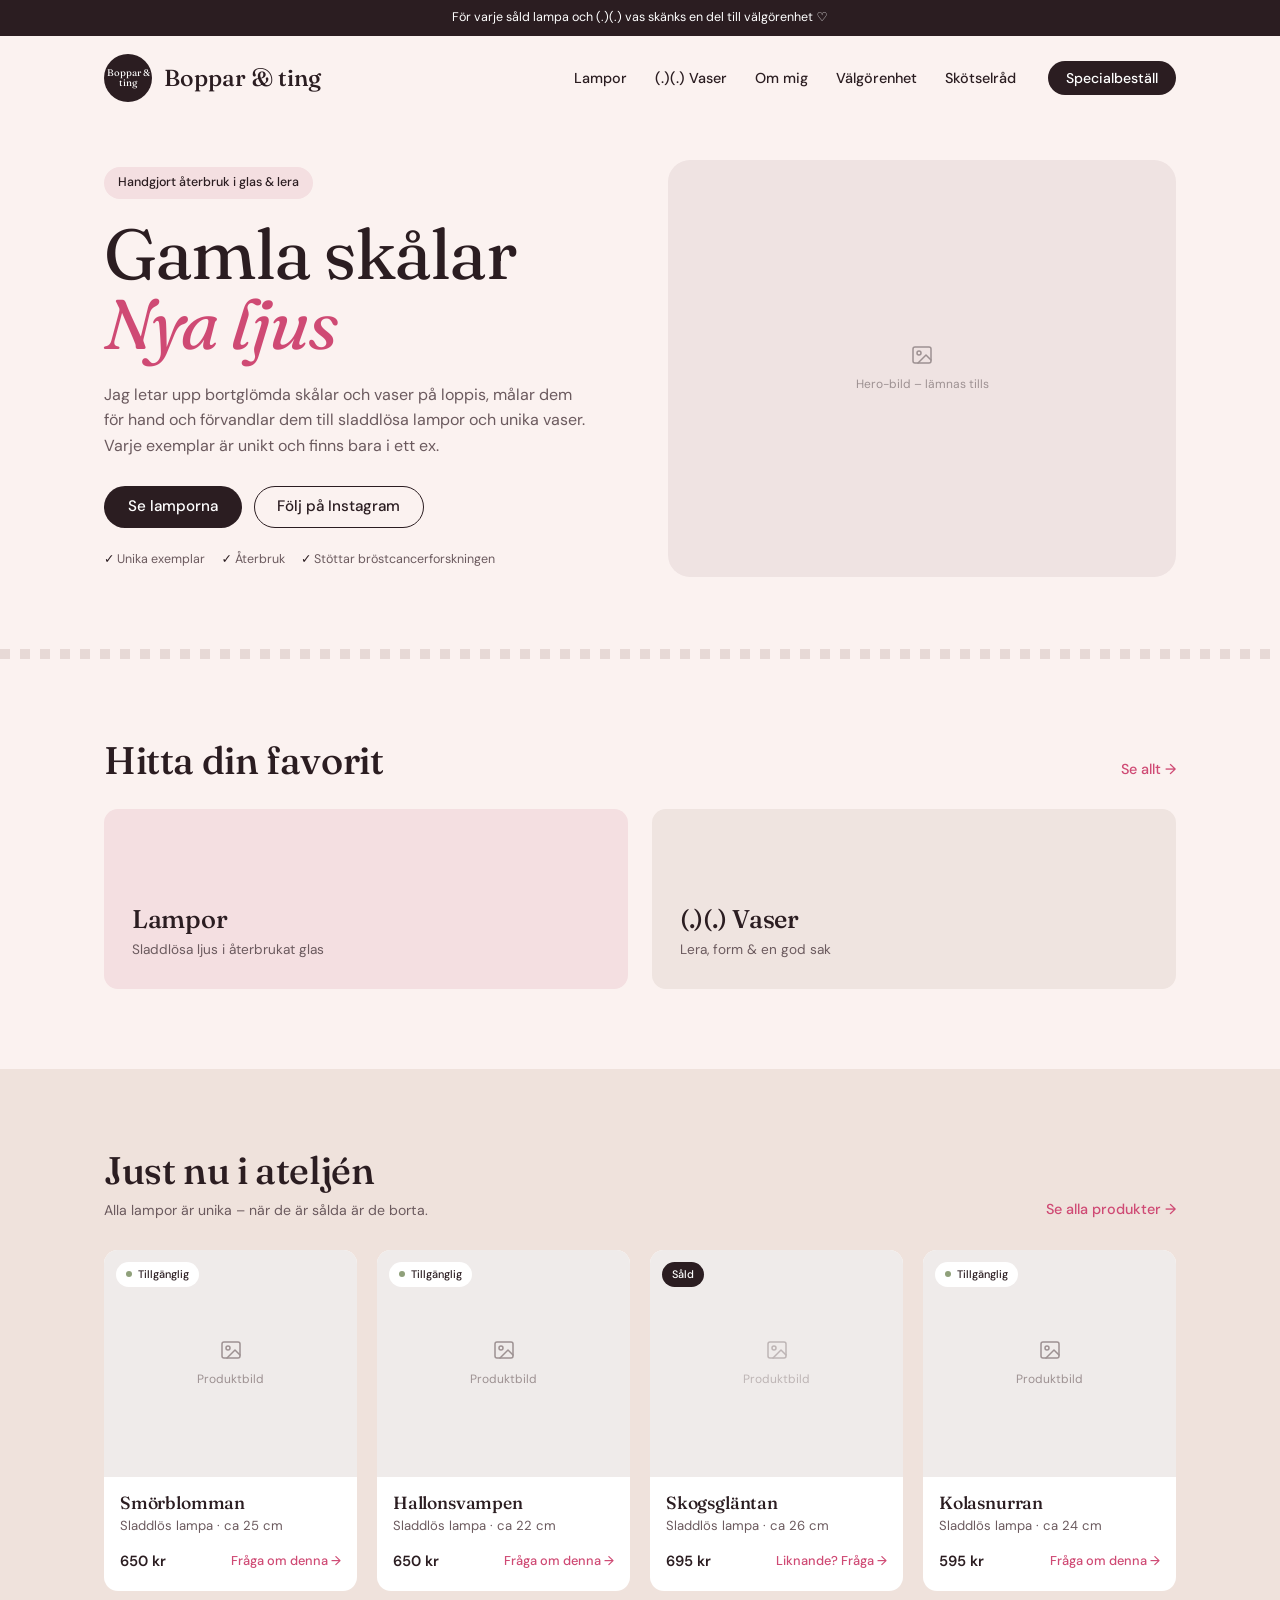
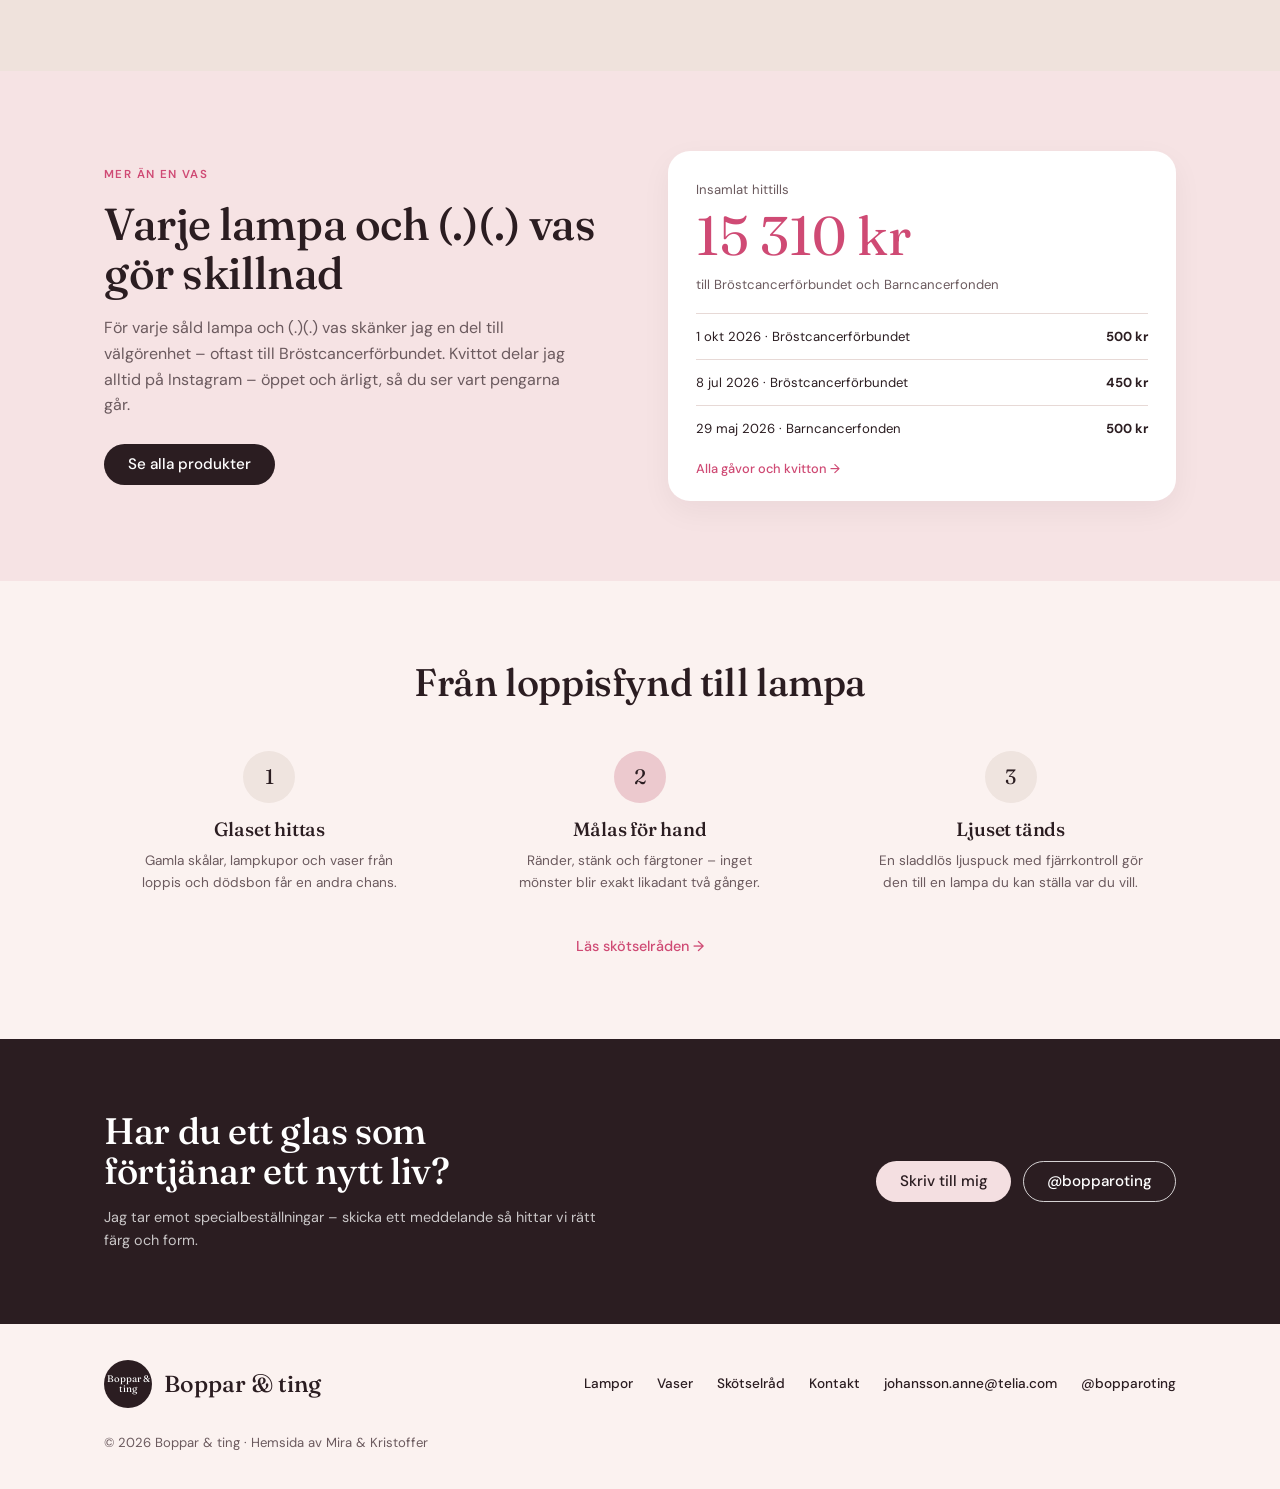
==== commit 37d67e67: "Uppdatera texter från Anne - Nya texter på startsidan, Lampor, Vaser, Om mig, Välgörenhet och Skötse" ====
--- a/index.html
+++ b/index.html
@@ -4,7 +4,7 @@
   <meta charset="UTF-8" />
   <meta name="viewport" content="width=device-width, initial-scale=1" />
   <title>Boppar &amp; ting – Handgjort återbruk i glas &amp; lera</title>
-  <meta name="description" content="Sladdlösa lampor och unika vaser av återbrukade glasskålar från loppis. För varje såld (.)(.) vas skänks en del till Bröstcancerförbundet." />
+  <meta name="description" content="Sladdlösa lampor och unika vaser av återbrukade glasskålar från loppis. För varje såld lampa och (.)(.) vas skänks en del till välgörenhet – oftast Bröstcancerförbundet." />
   <link rel="preconnect" href="https://fonts.googleapis.com" />
   <link rel="preconnect" href="https://fonts.gstatic.com" crossorigin />
   <link href="https://fonts.googleapis.com/css2?family=DM+Sans:opsz,wght@9..40,400;9..40,500;9..40,600&family=Fraunces:ital,opsz,wght@0,9..144,400;0,9..144,500;1,9..144,400;1,9..144,500&display=swap" rel="stylesheet" />
@@ -14,7 +14,7 @@
 
   <!-- Topbanner -->
   <div class="topbar">
-    För varje såld (.)(.) vas skänks en del till bröstcancerforskningen
+    För varje såld lampa och (.)(.) vas skänks en del till välgörenhet ♡
   </div>
 
   <!-- Header -->
@@ -50,21 +50,21 @@
         <div class="hero-text">
           <span class="tag">Handgjort återbruk i glas &amp; lera</span>
           <h1 class="hero-title">
-            Gamla skålar.<br />
-            <em>Nya ljus.</em>
+            Gamla skålar<br />
+            <em>Nya ljus</em>
           </h1>
           <p class="lead">
-            Jag letar upp bortglömda glasskålar och vaser på loppis, målar dem för hand
-            och förvandlar dem till sladdlösa lampor och unika vaser. Varje exemplar finns
-            bara en gång.
+            Jag letar upp bortglömda skålar och vaser på loppis, målar dem för hand
+            och förvandlar dem till sladdlösa lampor och unika vaser. Varje exemplar är
+            unikt och finns bara i ett ex.
           </p>
           <div class="btn-row">
             <a href="lampor.html" class="btn btn-dark">Se lamporna</a>
-            <a href="https://www.instagram.com/bopparoting" class="btn btn-outline" target="_blank" rel="noopener">Följ på Instagram</a>
+            <a href="https://www.instagram.com/bopparoting/" class="btn btn-outline" target="_blank" rel="noopener">Följ på Instagram</a>
           </div>
           <ul class="checks">
             <li>Unika exemplar</li>
-            <li>Sladdlösa</li>
+            <li>Återbruk</li>
             <li>Stöttar bröstcancerforskningen</li>
           </ul>
         </div>
@@ -183,18 +183,18 @@
       <div class="container charity">
         <div class="charity-text">
           <span class="eyebrow">Mer än en vas</span>
-          <h2 class="h2-lg">Varje (.)(.) vas gör skillnad</h2>
+          <h2 class="h2-lg">Varje lampa och (.)(.) vas gör skillnad</h2>
           <p>
-            För varje såld (.)(.) vas skänker jag en del till Bröstcancerförbundet.
+            För varje såld lampa och (.)(.) vas skänker jag en del till välgörenhet – oftast till Bröstcancerförbundet.
             Kvittot delar jag alltid på Instagram – öppet och ärligt, så du ser vart
             pengarna går.
           </p>
-          <a href="vaser.html" class="btn btn-dark">Se vaserna</a>
+          <a href="produkter.html" class="btn btn-dark">Se alla produkter</a>
         </div>
 
         <div class="donation-card">
           <p class="small muted">Insamlat hittills</p>
-          <p class="donation-total" data-donation-total>12 450 kr</p>
+          <p class="donation-total" data-donation-total>15 310 kr</p>
           <p class="small muted">till Bröstcancerförbundet och Barncancerfonden</p>
           <ul class="donation-list" data-donation-latest="3"></ul>
           <a href="valgorenhet.html" class="link-arrow small" style="display:inline-block;margin-top:8px">Alla gåvor och kvitton</a>
@@ -220,7 +220,7 @@
           <li class="step">
             <span class="step-num">3</span>
             <h3>Ljuset tänds</h3>
-            <p>En sladdlös ljusslinga gör den till en lampa du kan ställa var du vill.</p>
+            <p>En sladdlös ljuspuck med fjärrkontroll gör den till en lampa du kan ställa var du vill.</p>
           </li>
         </ol>
         <p class="center"><a href="skotselrad.html" class="link-arrow">Läs skötselråden</a></p>
@@ -236,7 +236,7 @@
         </div>
         <div class="btn-row">
           <a href="specialbestallning.html" class="btn btn-light">Skriv till mig</a>
-          <a href="https://www.instagram.com/bopparoting" class="btn btn-outline-light" target="_blank" rel="noopener">@bopparoting</a>
+          <a href="https://www.instagram.com/bopparoting/" class="btn btn-outline-light" target="_blank" rel="noopener">@bopparoting</a>
         </div>
       </div>
     </section>
@@ -255,10 +255,11 @@
           <li><a href="vaser.html">Vaser</a></li>
           <li><a href="skotselrad.html">Skötselråd</a></li>
           <li><a href="#kontakt">Kontakt</a></li>
-          <li><a href="https://www.instagram.com/bopparoting" target="_blank" rel="noopener">Instagram</a></li>
+          <li><a href="mailto:johansson.anne@telia.com">johansson.anne@telia.com</a></li>
+          <li><a href="https://www.instagram.com/bopparoting/" target="_blank" rel="noopener">@bopparoting</a></li>
         </ul>
       </nav>
-      <p class="small muted">© <span id="year">2026</span> Boppar &amp; ting · Hemsida av [ert namn]</p>
+      <p class="small muted">© <span id="year">2026</span> Boppar &amp; ting · Hemsida av Mira &amp; Kristoffer</p>
     </div>
   </footer>
 
--- a/styles.css
+++ b/styles.css
@@ -224,6 +224,8 @@
   margin-bottom: 22px;
 }
 .hero-title em { color: var(--pink); font-style: italic; }
+/* Startsidans rubrik: rakare och stramare (lägre optisk storlek, tightare spärrning) */
+.hero > .container .hero-title { font-variation-settings: "opsz" 24; font-weight: 400; letter-spacing: -0.025em; }
 .lead { color: var(--ink-soft); max-width: 44ch; margin-bottom: 28px; }
 
 .checks {
@@ -474,6 +476,8 @@
 }
 .footer-links a { text-decoration: none; }
 .footer-links a:hover { color: var(--pink); }
+.footer-contact a { text-decoration: none; }
+.footer-contact a:hover { color: var(--pink); }
 
 /* ---------- Focus ---------- */
 :focus-visible { outline: 2px solid var(--pink); outline-offset: 3px; border-radius: 4px; }
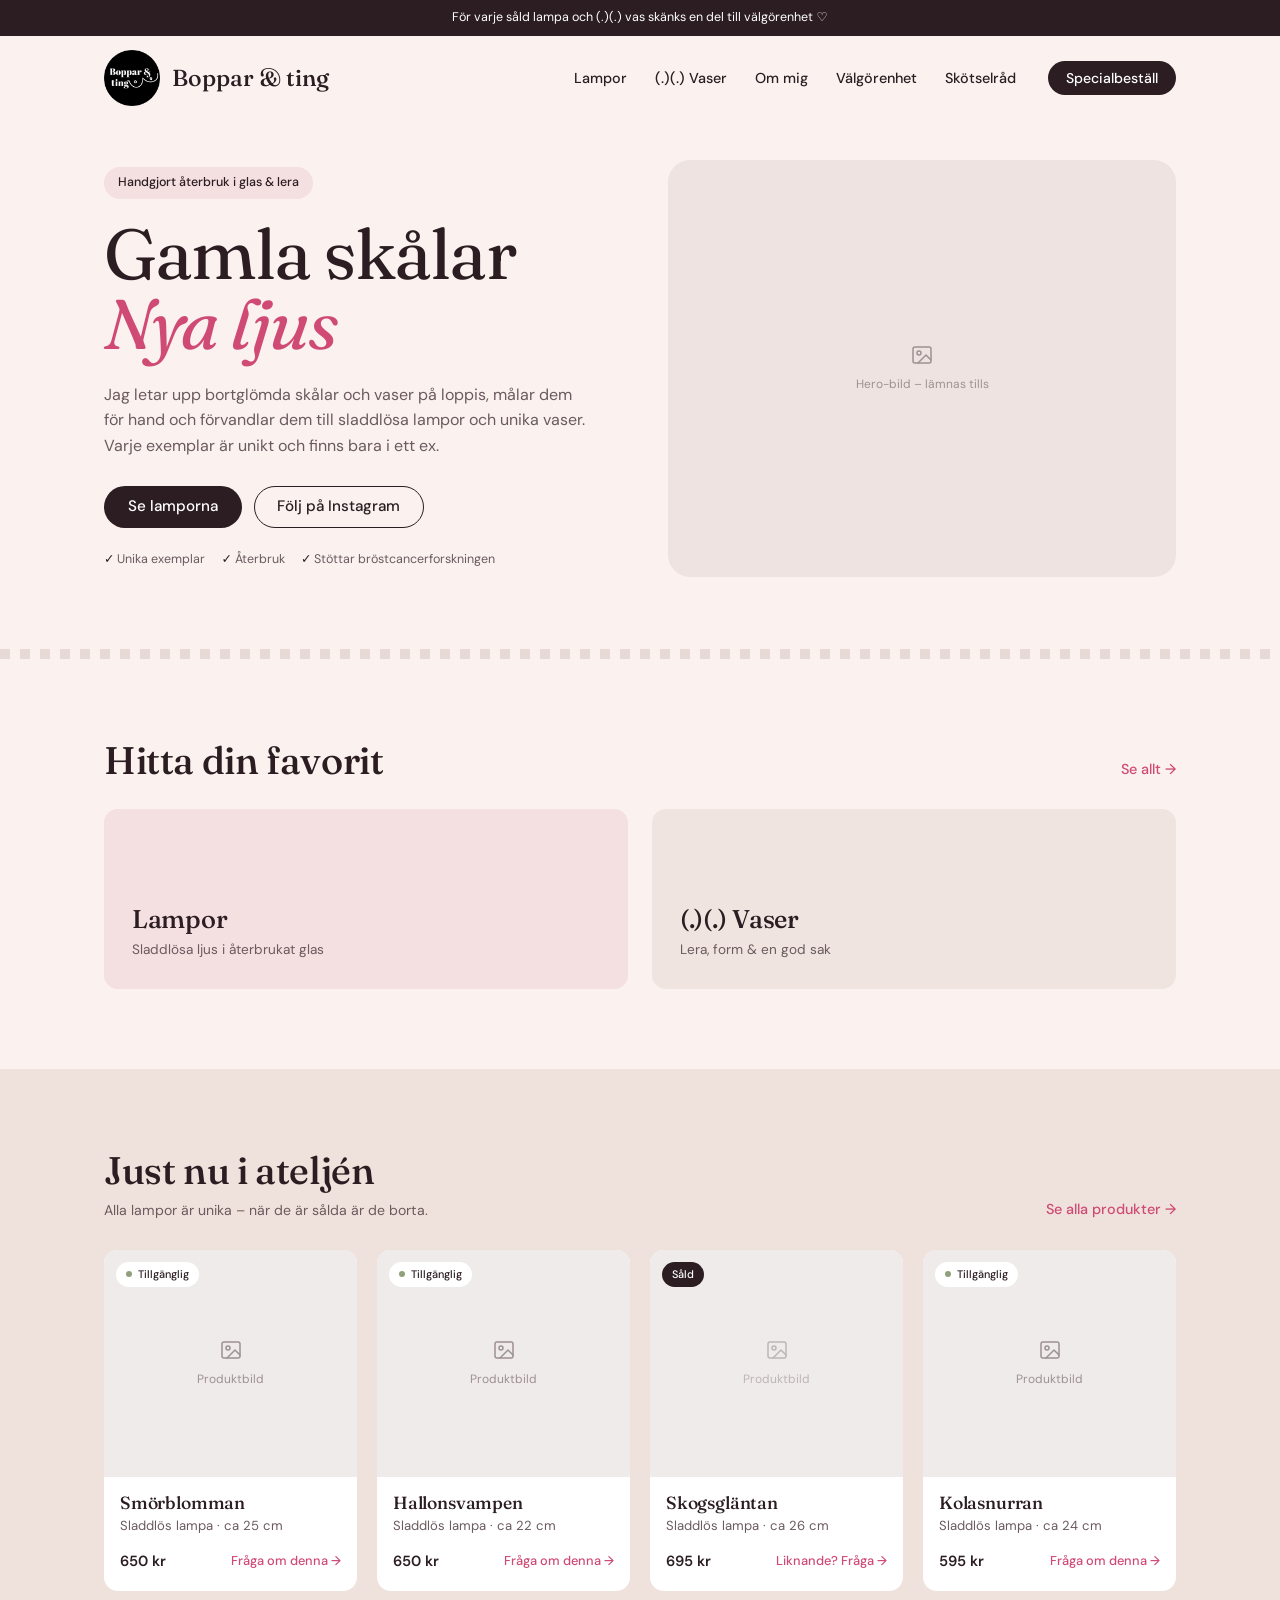
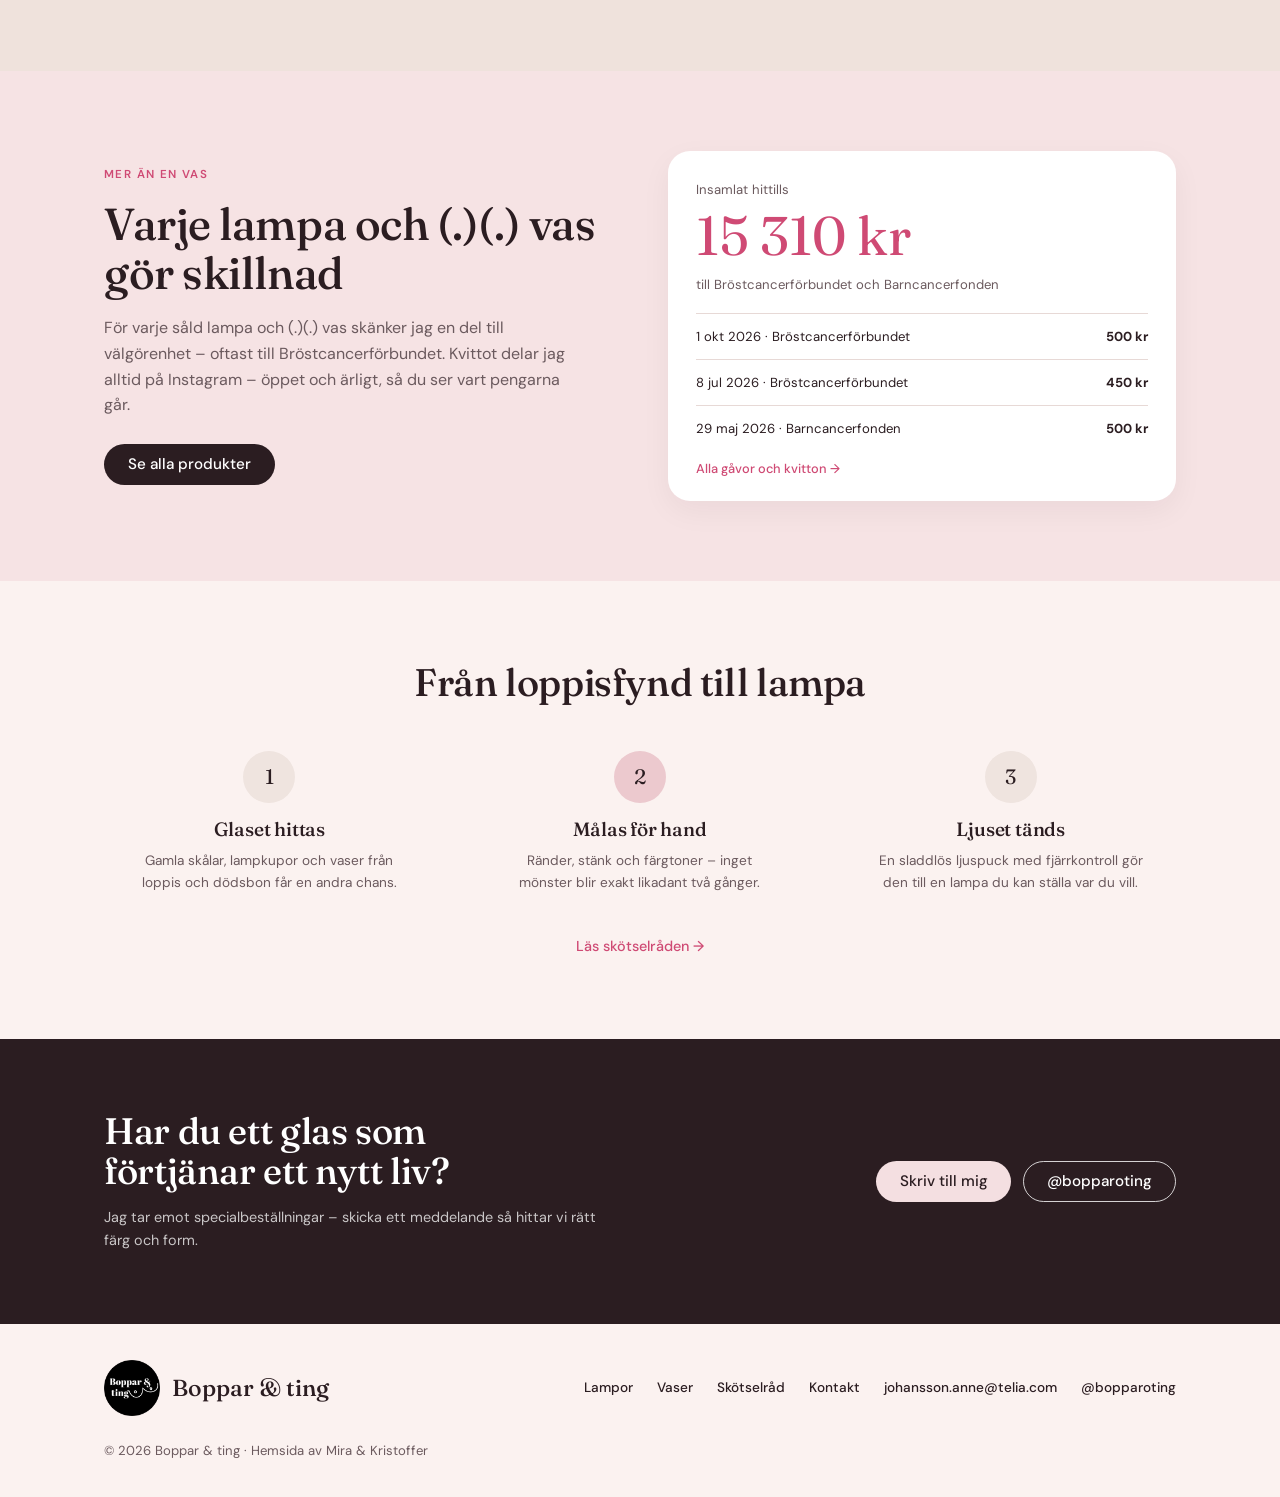
==== commit f5039db6: "Lägg in Annes logga och favicon - Loggan i header och footer på alla sidor och i admin - favicon.ico" ====
--- a/index.html
+++ b/index.html
@@ -9,6 +9,8 @@
   <link rel="preconnect" href="https://fonts.gstatic.com" crossorigin />
   <link href="https://fonts.googleapis.com/css2?family=DM+Sans:opsz,wght@9..40,400;9..40,500;9..40,600&family=Fraunces:ital,opsz,wght@0,9..144,400;0,9..144,500;1,9..144,400;1,9..144,500&display=swap" rel="stylesheet" />
   <link rel="stylesheet" href="styles.css" />
+  <link rel="icon" href="favicon.ico" sizes="any" />
+  <link rel="apple-touch-icon" href="apple-touch-icon.png" />
 </head>
 <body>
 
@@ -21,7 +23,7 @@
   <header class="site-header">
     <div class="container header-inner">
       <a href="#top" class="brand" aria-label="Boppar &amp; ting – till startsidan">
-        <span class="brand-mark" aria-hidden="true">Boppar &amp;<br />ting</span>
+        <img class="brand-logo" src="img/logo-96.png" srcset="img/logo-96.png 96w, img/logo-192.png 192w" sizes="(max-width: 640px) 48px, 56px" width="56" height="56" alt="Boppar &amp; ting" />
         <span class="brand-name">Boppar &amp; ting</span>
       </a>
 
@@ -246,7 +248,7 @@
   <footer class="site-footer">
     <div class="container footer-inner">
       <a href="#top" class="brand">
-        <span class="brand-mark" aria-hidden="true">Boppar &amp;<br />ting</span>
+        <img class="brand-logo" src="img/logo-96.png" srcset="img/logo-96.png 96w, img/logo-192.png 192w" sizes="(max-width: 640px) 48px, 56px" width="56" height="56" alt="Boppar &amp; ting" />
         <span class="brand-name">Boppar &amp; ting</span>
       </a>
       <nav aria-label="Sidfot">
--- a/styles.css
+++ b/styles.css
@@ -150,6 +150,12 @@
   font-family: var(--serif);
   font-size: 0.6rem;
   line-height: 1.05;
+}
+.brand-logo {
+  width: 56px;
+  height: 56px;
+  display: block;
+  flex: none;
 }
 .brand-name {
   font-family: var(--serif);
@@ -518,6 +524,7 @@
   .section { padding: 60px 0; }
   .header-inner { height: 72px; }
   .brand-name { font-size: 1.25rem; }
+  .brand-logo { width: 48px; height: 48px; }
   .category-grid { grid-template-columns: 1fr; }
   .category-card { min-height: 140px; }
   .steps { grid-template-columns: 1fr; gap: 32px; }
